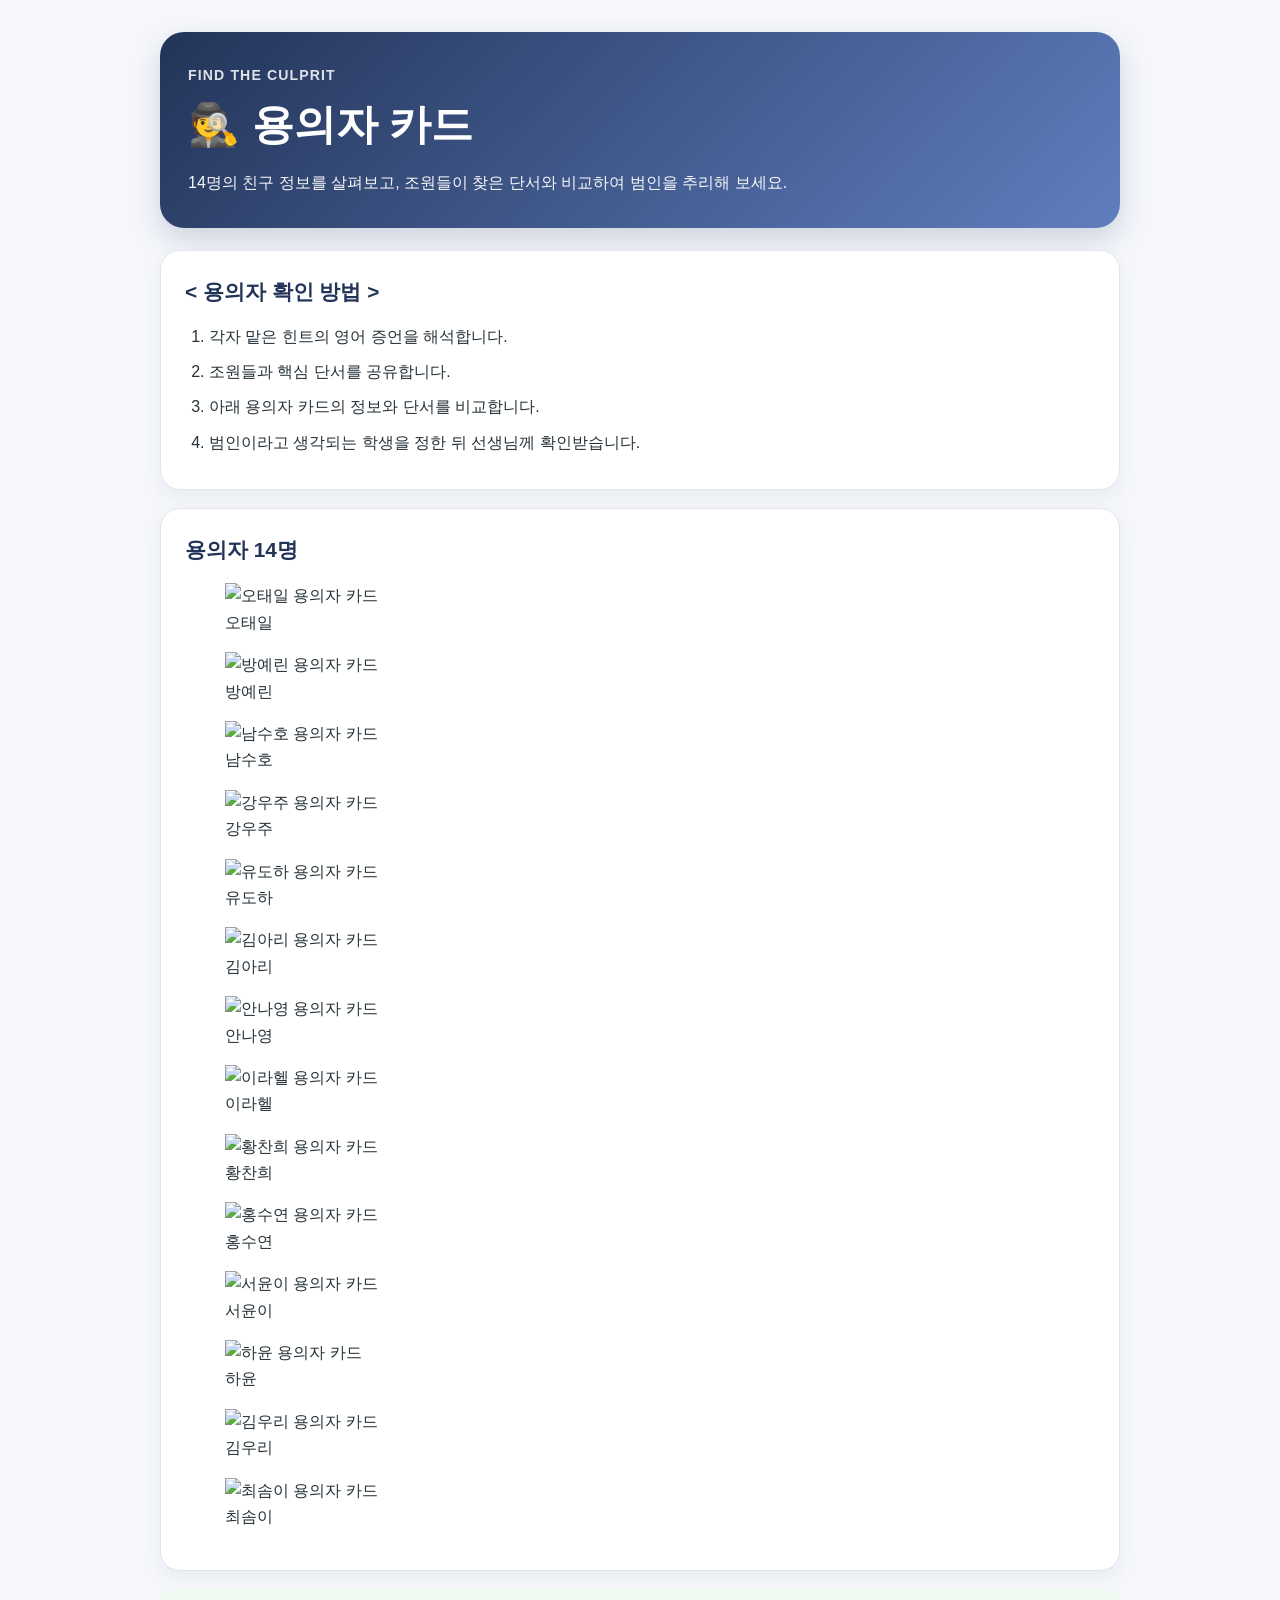
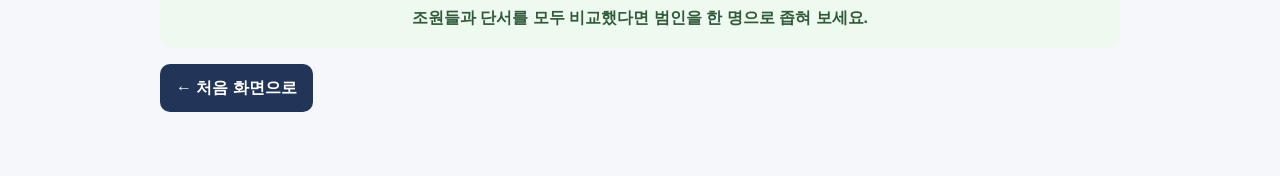
==== suspects.html @ 440510ba "Add files via upload" ====
<!DOCTYPE html>
<html lang="ko">
<head>
  <meta charset="UTF-8" />
  <meta name="viewport" content="width=device-width, initial-scale=1.0" />
  <title>용의자 카드 | 범인찾기 미션</title>
  <link rel="stylesheet" href="style.css" />
</head>
<body>
  <main class="container">
    <section class="hero">
      <p class="eyebrow">FIND THE CULPRIT</p>
      <h1>🕵️ 용의자 카드</h1>
      <p class="hero-text">
        14명의 친구 정보를 살펴보고, 조원들이 찾은 단서와 비교하여 범인을 추리해 보세요.
      </p>
    </section>

    <section class="card">
      <h2>&lt; 용의자 확인 방법 &gt;</h2>
      <ol class="steps">
        <li>각자 맡은 힌트의 영어 증언을 해석합니다.</li>
        <li>조원들과 핵심 단서를 공유합니다.</li>
        <li>아래 용의자 카드의 정보와 단서를 비교합니다.</li>
        <li>범인이라고 생각되는 학생을 정한 뒤 선생님께 확인받습니다.</li>
      </ol>
    </section>

    <section class="card">
      <h2>용의자 14명</h2>

      <div class="suspect-grid">
        <figure class="suspect-card"><img src="assets/suspects/oh-taeil.png" alt="오태일 용의자 카드"><figcaption>오태일</figcaption></figure>
        <figure class="suspect-card"><img src="assets/suspects/bang-yerin.png" alt="방예린 용의자 카드"><figcaption>방예린</figcaption></figure>
        <figure class="suspect-card"><img src="assets/suspects/nam-suho.png" alt="남수호 용의자 카드"><figcaption>남수호</figcaption></figure>
        <figure class="suspect-card"><img src="assets/suspects/kang-wooju.png" alt="강우주 용의자 카드"><figcaption>강우주</figcaption></figure>
        <figure class="suspect-card"><img src="assets/suspects/yoo-doha.png" alt="유도하 용의자 카드"><figcaption>유도하</figcaption></figure>
        <figure class="suspect-card"><img src="assets/suspects/kim-ari.png" alt="김아리 용의자 카드"><figcaption>김아리</figcaption></figure>
        <figure class="suspect-card"><img src="assets/suspects/anna-young.png" alt="안나영 용의자 카드"><figcaption>안나영</figcaption></figure>

        <figure class="suspect-card"><img src="assets/suspects/lee-rahel.png" alt="이라헬 용의자 카드"><figcaption>이라헬</figcaption></figure>
        <figure class="suspect-card"><img src="assets/suspects/hwang-chanhee.png" alt="황찬희 용의자 카드"><figcaption>황찬희</figcaption></figure>
        <figure class="suspect-card"><img src="assets/suspects/hong-suyeon.png" alt="홍수연 용의자 카드"><figcaption>홍수연</figcaption></figure>
        <figure class="suspect-card"><img src="assets/suspects/seo-yooni.png" alt="서윤이 용의자 카드"><figcaption>서윤이</figcaption></figure>
        <figure class="suspect-card"><img src="assets/suspects/hayoon.png" alt="하윤 용의자 카드"><figcaption>하윤</figcaption></figure>
        <figure class="suspect-card"><img src="assets/suspects/kim-woori.png" alt="김우리 용의자 카드"><figcaption>김우리</figcaption></figure>
        <figure class="suspect-card"><img src="assets/suspects/choi-somi.png" alt="최솜이 용의자 카드"><figcaption>최솜이</figcaption></figure>
      </div>
    </section>

    <div class="finish">
      조원들과 단서를 모두 비교했다면 범인을 한 명으로 좁혀 보세요.
    </div>

    <a class="back-link" href="index.html">← 처음 화면으로</a>
  </main>
</body>
</html>
---- style.css ----
* {
  box-sizing: border-box;
}

:root {
  --navy: #223458;
  --blue: #607ebf;
  --soft-blue: #eef3ff;
  --paper: #ffffff;
  --bg: #f5f7fb;
  --line: #dfe5ef;
  --text: #263238;
  --muted: #6b7280;
  --yellow: #fff6c9;
  --green: #eef9f0;
}

body {
  margin: 0;
  background: var(--bg);
  color: var(--text);
  font-family: "Noto Sans KR", "Malgun Gothic", Arial, sans-serif;
  line-height: 1.65;
}

.container {
  width: min(960px, calc(100% - 32px));
  margin: 0 auto;
  padding: 32px 0 64px;
}

.hero {
  background: linear-gradient(135deg, var(--navy), var(--blue));
  color: white;
  border-radius: 24px;
  padding: 32px 28px;
  box-shadow: 0 12px 28px rgba(34, 52, 88, .18);
  margin-bottom: 22px;
}

.eyebrow {
  margin: 0 0 4px;
  font-size: .88rem;
  font-weight: 800;
  letter-spacing: .08em;
  opacity: .85;
}

.hero h1 {
  margin: 0 0 10px;
  font-size: clamp(1.8rem, 5vw, 2.6rem);
}

.hero-text {
  margin: 0;
  font-size: 1rem;
  opacity: .96;
}

.card {
  background: var(--paper);
  border: 1px solid var(--line);
  border-radius: 20px;
  padding: 24px;
  margin-bottom: 18px;
  box-shadow: 0 7px 18px rgba(34, 52, 88, .06);
}

.card h2 {
  margin: 0 0 14px;
  color: var(--navy);
  font-size: 1.3rem;
}

.steps {
  margin: 0;
  padding-left: 24px;
}

.steps li {
  margin: 9px 0;
}

.case-box {
  background: #fffdf4;
  border-left: 6px solid #e7bd3d;
  padding: 18px 20px;
  border-radius: 14px;
}

.case-box p {
  margin: 0 0 8px;
}

.case-box p:last-child {
  margin-bottom: 0;
}

.subtext {
  margin-top: -4px;
  color: var(--muted);
}

.hint-grid {
  display: grid;
  grid-template-columns: repeat(2, minmax(0, 1fr));
  gap: 14px;
}

.hint-card {
  text-decoration: none;
  color: var(--text);
  background: #fff;
  border: 2px solid var(--line);
  border-radius: 16px;
  padding: 18px;
  transition: .18s ease;
}

.hint-card:hover {
  transform: translateY(-2px);
  border-color: #93a8d7;
  box-shadow: 0 10px 20px rgba(34, 52, 88, .08);
}

.hint-number {
  display: inline-block;
  margin-bottom: 8px;
  padding: 5px 10px;
  border-radius: 999px;
  background: var(--soft-blue);
  color: #34528d;
  font-size: .82rem;
  font-weight: 800;
}

.hint-page .hero {
  margin-bottom: 18px;
}

.testimony {
  background: #fff;
  border: 1px solid var(--line);
  border-radius: 18px;
  padding: 22px;
  margin-bottom: 16px;
  box-shadow: 0 6px 16px rgba(34, 52, 88, .05);
}

.witness {
  margin-bottom: 12px;
  font-weight: 800;
  color: var(--navy);
}

.english {
  background: #f9fafc;
  border: 1px solid #edf0f4;
  border-radius: 12px;
  padding: 16px;
  font-family: Georgia, "Times New Roman", serif;
  font-size: 1.08rem;
  line-height: 1.8;
}

.vocab {
  margin-top: 12px;
  background: var(--yellow);
  padding: 10px 12px;
  border-radius: 10px;
  font-size: .95rem;
}

.answer-label {
  display: block;
  margin-top: 16px;
  font-weight: 800;
}

textarea {
  width: 100%;
  min-height: 112px;
  margin-top: 8px;
  padding: 12px;
  border: 1px solid #ccd5e2;
  border-radius: 12px;
  resize: vertical;
  font: inherit;
  background: #fff;
}

.finish {
  margin-top: 18px;
  padding: 16px;
  background: var(--green);
  border-radius: 14px;
  text-align: center;
  font-weight: 800;
  color: #315a3b;
}

.back-link {
  display: inline-block;
  margin-top: 16px;
  text-decoration: none;
  color: #fff;
  background: var(--navy);
  padding: 11px 16px;
  border-radius: 10px;
  font-weight: 800;
}

@media (max-width: 680px) {
  .container {
    width: min(100% - 20px, 960px);
    padding-top: 16px;
  }

  .hero,
  .card,
  .testimony {
    border-radius: 16px;
  }
  .suspect-grid {
  display: grid;
  grid-template-columns: repeat(3, minmax(0, 1fr));
  gap: 18px;
  margin-top: 16px;
}

.suspect-card {
  margin: 0;
  background: #fff;
  border: 1px solid var(--line);
  border-radius: 18px;
  overflow: hidden;
  box-shadow: 0 6px 16px rgba(34,52,88,.06);
}

.suspect-card img {
  display: block;
  width: 100%;
  height: auto;
}

.suspect-card figcaption {
  padding: 10px 12px;
  text-align: center;
  font-weight: 800;
  color: var(--navy);
  background: #f9fafc;
}

  .hint-grid {
    grid-template-columns: 1fr;
  }
}
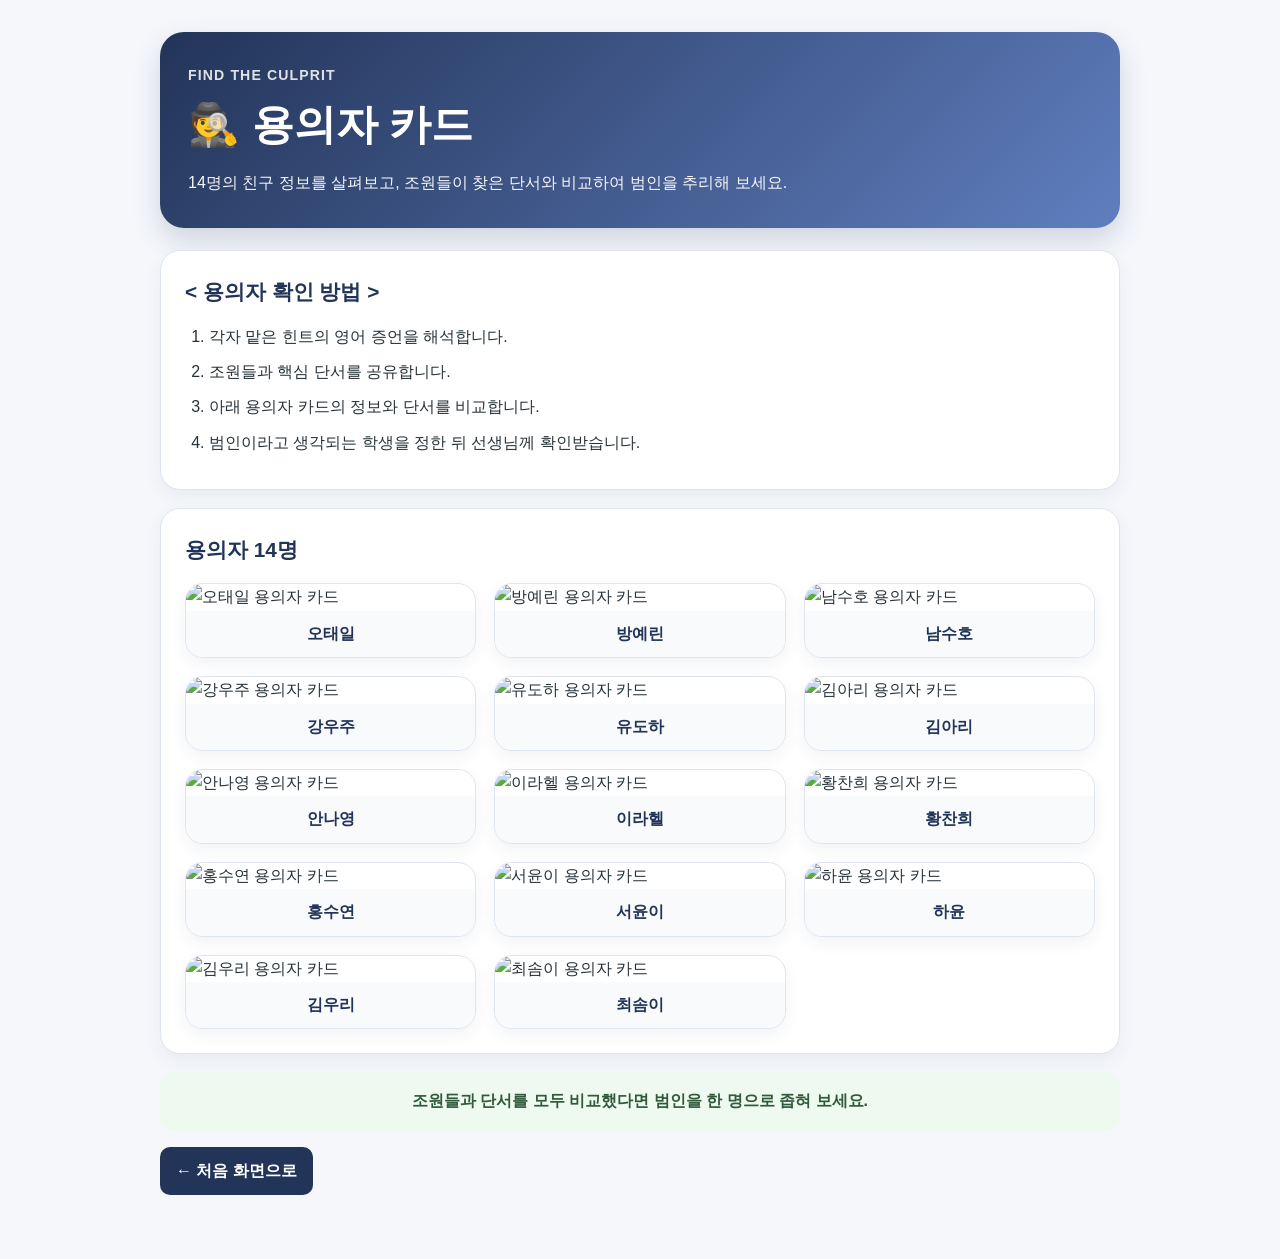
==== commit e6ee8f34: "Update suspects.html" ====
--- a/suspects.html
+++ b/suspects.html
@@ -1,6 +1,7 @@
 <!DOCTYPE html>
 <html lang="ko">
 <head>
+  <link rel="stylesheet" href="suspects-extra.css" />
   <meta charset="UTF-8" />
   <meta name="viewport" content="width=device-width, initial-scale=1.0" />
   <title>용의자 카드 | 범인찾기 미션</title>
--- a/suspects-extra.css
+++ b/suspects-extra.css
@@ -0,0 +1,49 @@
+
+/* suspects.html 추가 스타일 */
+.suspect-grid {
+  display: grid;
+  grid-template-columns: repeat(3, minmax(0, 1fr));
+  gap: 18px;
+  margin-top: 16px;
+}
+
+.suspect-card {
+  margin: 0;
+  background: #fff;
+  border: 1px solid var(--line);
+  border-radius: 18px;
+  overflow: hidden;
+  box-shadow: 0 6px 16px rgba(34,52,88,.06);
+  transition: transform .18s ease, box-shadow .18s ease;
+}
+
+.suspect-card:hover {
+  transform: translateY(-3px);
+  box-shadow: 0 10px 24px rgba(34,52,88,.11);
+}
+
+.suspect-card img {
+  display: block;
+  width: 100%;
+  height: auto;
+}
+
+.suspect-card figcaption {
+  padding: 10px 12px;
+  text-align: center;
+  font-weight: 800;
+  color: var(--navy);
+  background: #f9fafc;
+}
+
+@media (max-width: 800px) {
+  .suspect-grid {
+    grid-template-columns: repeat(2, minmax(0, 1fr));
+  }
+}
+
+@media (max-width: 520px) {
+  .suspect-grid {
+    grid-template-columns: 1fr;
+  }
+}
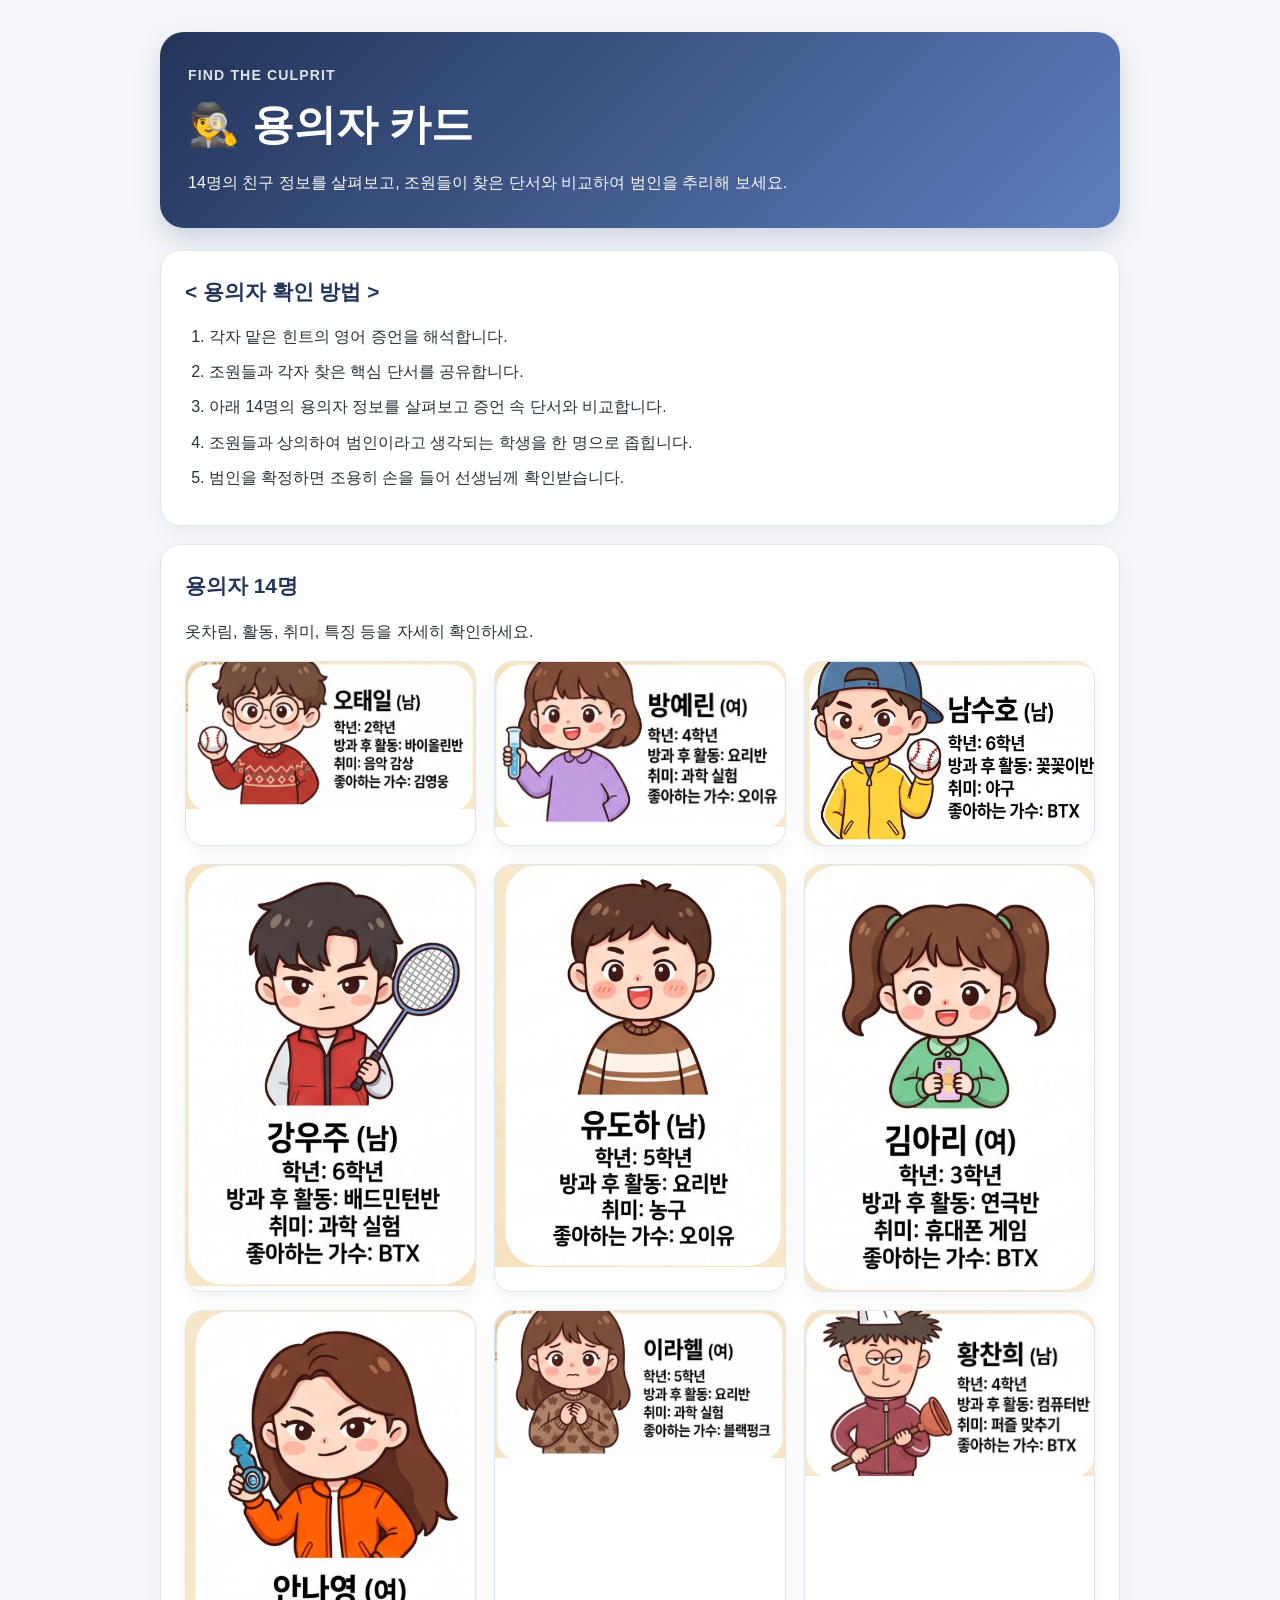
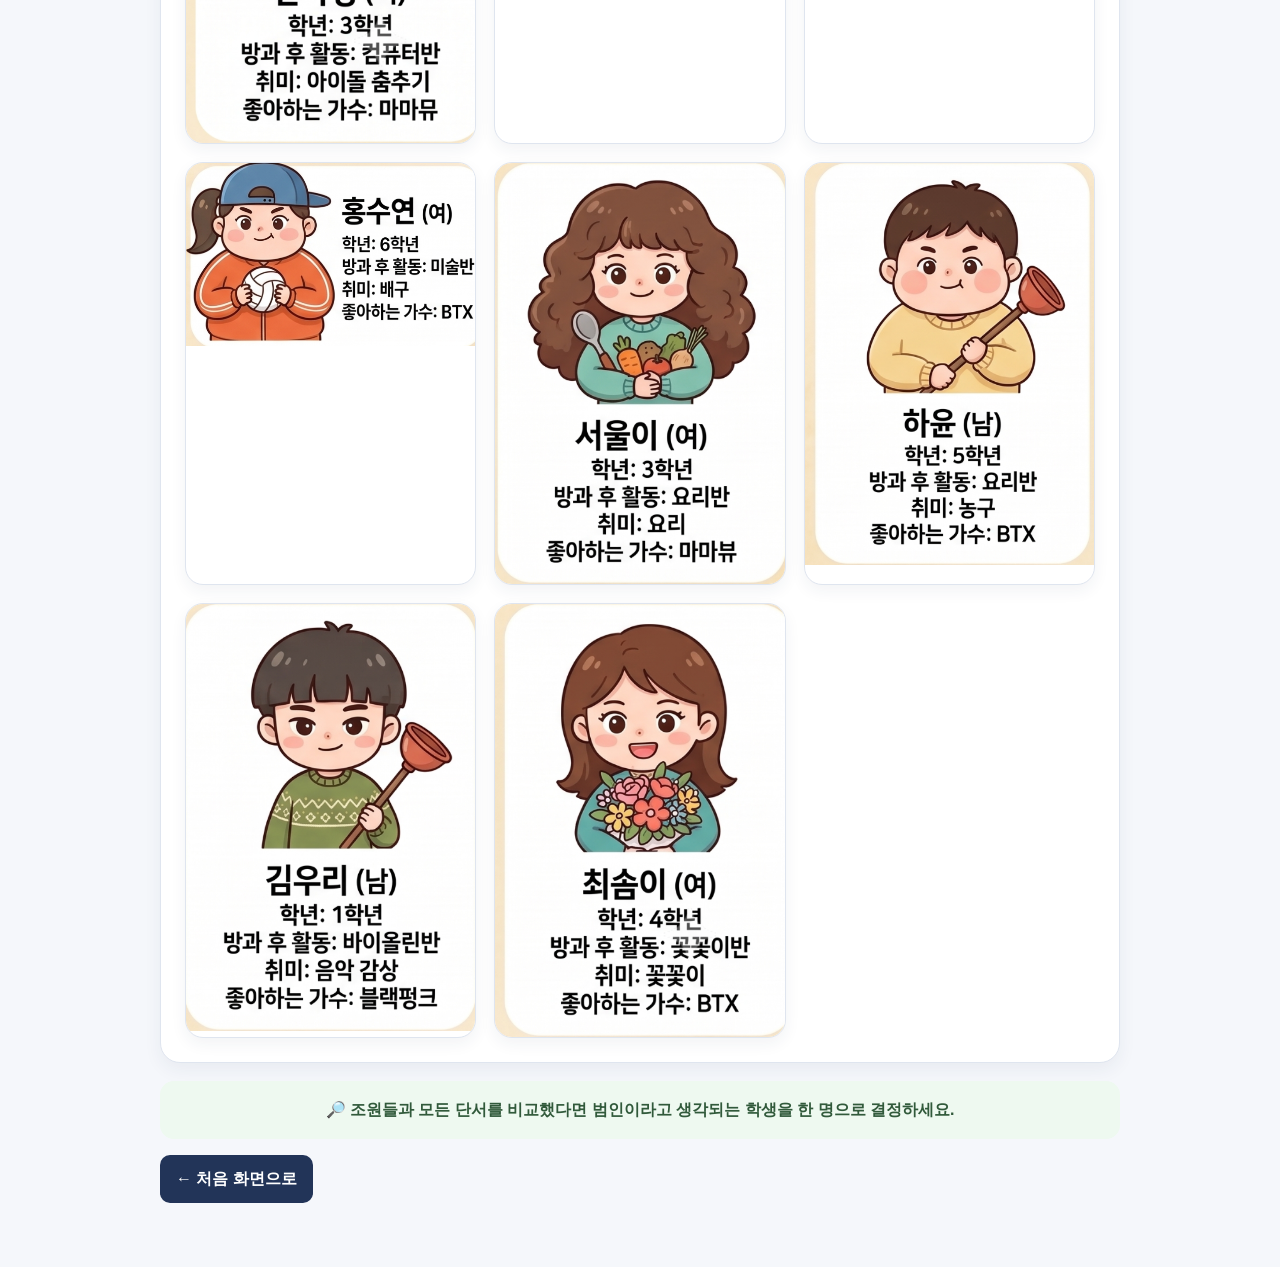
==== commit 3bb95fe7: "Update suspects.html" ====
--- a/suspects.html
+++ b/suspects.html
@@ -1,59 +1,217 @@
 <!DOCTYPE html>
 <html lang="ko">
 <head>
-  <link rel="stylesheet" href="suspects-extra.css" />
   <meta charset="UTF-8" />
   <meta name="viewport" content="width=device-width, initial-scale=1.0" />
+
   <title>용의자 카드 | 범인찾기 미션</title>
+
+  <!-- 기존 공통 스타일 -->
   <link rel="stylesheet" href="style.css" />
+
+  <!-- 용의자 카드 전용 스타일 -->
+  <link rel="stylesheet" href="suspects-extra.css" />
 </head>
+
 <body>
   <main class="container">
+
+    <!-- 상단 제목 -->
     <section class="hero">
       <p class="eyebrow">FIND THE CULPRIT</p>
+
       <h1>🕵️ 용의자 카드</h1>
+
       <p class="hero-text">
-        14명의 친구 정보를 살펴보고, 조원들이 찾은 단서와 비교하여 범인을 추리해 보세요.
+        14명의 친구 정보를 살펴보고,
+        조원들이 찾은 단서와 비교하여 범인을 추리해 보세요.
       </p>
     </section>
 
+
+    <!-- 활동 방법 -->
     <section class="card">
       <h2>&lt; 용의자 확인 방법 &gt;</h2>
+
       <ol class="steps">
         <li>각자 맡은 힌트의 영어 증언을 해석합니다.</li>
-        <li>조원들과 핵심 단서를 공유합니다.</li>
-        <li>아래 용의자 카드의 정보와 단서를 비교합니다.</li>
-        <li>범인이라고 생각되는 학생을 정한 뒤 선생님께 확인받습니다.</li>
+
+        <li>조원들과 각자 찾은 핵심 단서를 공유합니다.</li>
+
+        <li>
+          아래 14명의 용의자 정보를 살펴보고
+          증언 속 단서와 비교합니다.
+        </li>
+
+        <li>
+          조원들과 상의하여 범인이라고 생각되는 학생을 한 명으로 좁힙니다.
+        </li>
+
+        <li>
+          범인을 확정하면 조용히 손을 들어 선생님께 확인받습니다.
+        </li>
       </ol>
     </section>
 
+
+    <!-- 용의자 카드 -->
     <section class="card">
-      <h2>용의자 14명</h2>
+
+      <div class="suspect-title-area">
+        <h2>용의자 14명</h2>
+
+        <p class="suspect-guide">
+          옷차림, 활동, 취미, 특징 등을 자세히 확인하세요.
+        </p>
+      </div>
+
 
       <div class="suspect-grid">
-        <figure class="suspect-card"><img src="assets/suspects/oh-taeil.png" alt="오태일 용의자 카드"><figcaption>오태일</figcaption></figure>
-        <figure class="suspect-card"><img src="assets/suspects/bang-yerin.png" alt="방예린 용의자 카드"><figcaption>방예린</figcaption></figure>
-        <figure class="suspect-card"><img src="assets/suspects/nam-suho.png" alt="남수호 용의자 카드"><figcaption>남수호</figcaption></figure>
-        <figure class="suspect-card"><img src="assets/suspects/kang-wooju.png" alt="강우주 용의자 카드"><figcaption>강우주</figcaption></figure>
-        <figure class="suspect-card"><img src="assets/suspects/yoo-doha.png" alt="유도하 용의자 카드"><figcaption>유도하</figcaption></figure>
-        <figure class="suspect-card"><img src="assets/suspects/kim-ari.png" alt="김아리 용의자 카드"><figcaption>김아리</figcaption></figure>
-        <figure class="suspect-card"><img src="assets/suspects/anna-young.png" alt="안나영 용의자 카드"><figcaption>안나영</figcaption></figure>
-
-        <figure class="suspect-card"><img src="assets/suspects/lee-rahel.png" alt="이라헬 용의자 카드"><figcaption>이라헬</figcaption></figure>
-        <figure class="suspect-card"><img src="assets/suspects/hwang-chanhee.png" alt="황찬희 용의자 카드"><figcaption>황찬희</figcaption></figure>
-        <figure class="suspect-card"><img src="assets/suspects/hong-suyeon.png" alt="홍수연 용의자 카드"><figcaption>홍수연</figcaption></figure>
-        <figure class="suspect-card"><img src="assets/suspects/seo-yooni.png" alt="서윤이 용의자 카드"><figcaption>서윤이</figcaption></figure>
-        <figure class="suspect-card"><img src="assets/suspects/hayoon.png" alt="하윤 용의자 카드"><figcaption>하윤</figcaption></figure>
-        <figure class="suspect-card"><img src="assets/suspects/kim-woori.png" alt="김우리 용의자 카드"><figcaption>김우리</figcaption></figure>
-        <figure class="suspect-card"><img src="assets/suspects/choi-somi.png" alt="최솜이 용의자 카드"><figcaption>최솜이</figcaption></figure>
+
+        <!-- 1 -->
+        <figure class="suspect-card">
+          <img
+            src="assets/suspects/oh-taeil.png"
+            alt="오태일 용의자 카드"
+          />
+        </figure>
+
+
+        <!-- 2 -->
+        <figure class="suspect-card">
+          <img
+            src="assets/suspects/bang-yerin.png"
+            alt="방예린 용의자 카드"
+          />
+        </figure>
+
+
+        <!-- 3 -->
+        <figure class="suspect-card">
+          <img
+            src="assets/suspects/nam-suho.png"
+            alt="남수호 용의자 카드"
+          />
+        </figure>
+
+
+        <!-- 4 -->
+        <figure class="suspect-card">
+          <img
+            src="assets/suspects/kang-wooju.png"
+            alt="강우주 용의자 카드"
+          />
+        </figure>
+
+
+        <!-- 5 -->
+        <figure class="suspect-card">
+          <img
+            src="assets/suspects/yoo-doha.png"
+            alt="유도하 용의자 카드"
+          />
+        </figure>
+
+
+        <!-- 6 -->
+        <figure class="suspect-card">
+          <img
+            src="assets/suspects/kim-ari.png"
+            alt="김아리 용의자 카드"
+          />
+        </figure>
+
+
+        <!-- 7 -->
+        <figure class="suspect-card">
+          <img
+            src="assets/suspects/anna-young.png"
+            alt="안나영 용의자 카드"
+          />
+        </figure>
+
+
+        <!-- 8 -->
+        <figure class="suspect-card">
+          <img
+            src="assets/suspects/lee-rahel.png"
+            alt="이라헬 용의자 카드"
+          />
+        </figure>
+
+
+        <!-- 9 -->
+        <figure class="suspect-card">
+          <img
+            src="assets/suspects/hwang-chanhee.png"
+            alt="황찬희 용의자 카드"
+          />
+        </figure>
+
+
+        <!-- 10 -->
+        <figure class="suspect-card">
+          <img
+            src="assets/suspects/hong-suyeon.png"
+            alt="홍수연 용의자 카드"
+          />
+        </figure>
+
+
+        <!-- 11 -->
+        <figure class="suspect-card">
+          <img
+            src="assets/suspects/seo-yooni.png"
+            alt="서윤이 용의자 카드"
+          />
+        </figure>
+
+
+        <!-- 12 -->
+        <figure class="suspect-card">
+          <img
+            src="assets/suspects/hayoon.png"
+            alt="하윤 용의자 카드"
+          />
+        </figure>
+
+
+        <!-- 13 -->
+        <figure class="suspect-card">
+          <img
+            src="assets/suspects/kim-woori.png"
+            alt="김우리 용의자 카드"
+          />
+        </figure>
+
+
+        <!-- 14 -->
+        <figure class="suspect-card">
+          <img
+            src="assets/suspects/choi-somi.png"
+            alt="최솜이 용의자 카드"
+          />
+        </figure>
+
       </div>
+
     </section>
 
+
+    <!-- 활동 마무리 안내 -->
     <div class="finish">
-      조원들과 단서를 모두 비교했다면 범인을 한 명으로 좁혀 보세요.
+      🔎 조원들과 모든 단서를 비교했다면
+      범인이라고 생각되는 학생을 한 명으로 결정하세요.
     </div>
 
-    <a class="back-link" href="index.html">← 처음 화면으로</a>
+
+    <!-- 처음 화면 이동 -->
+    <div class="bottom-navigation">
+      <a class="back-link" href="index.html">
+        ← 처음 화면으로
+      </a>
+    </div>
+
   </main>
 </body>
 </html>
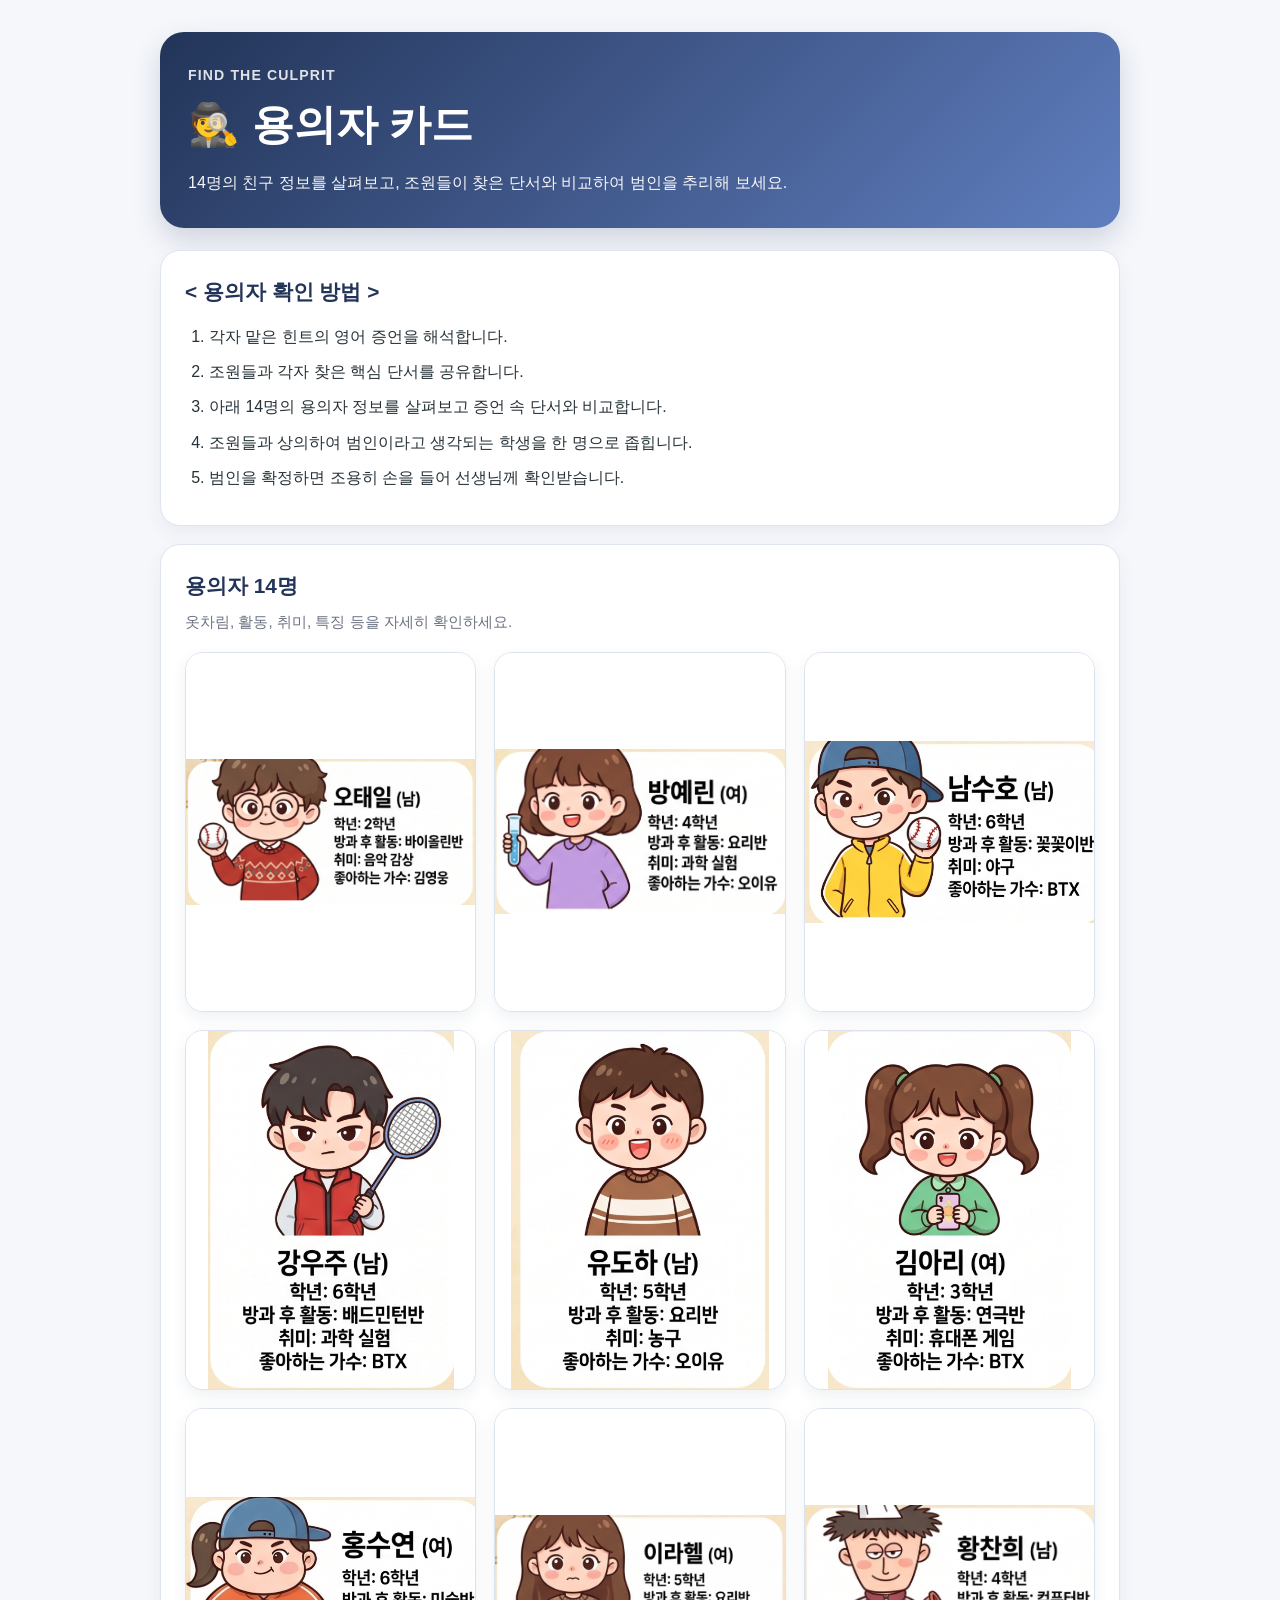
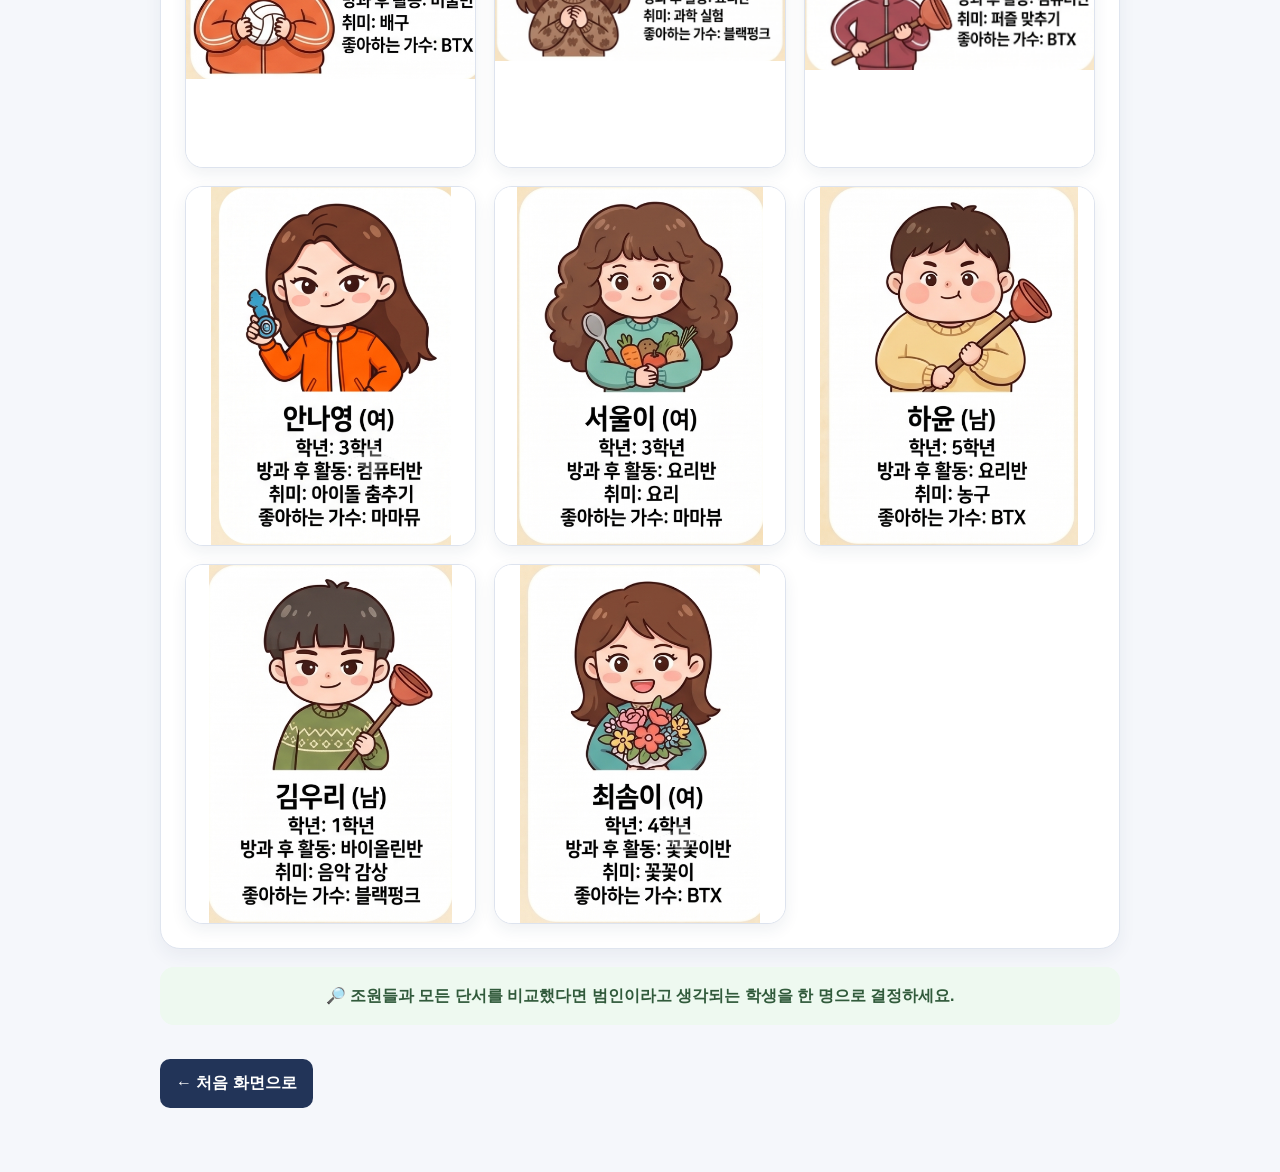
==== commit 4c6efcf6: "Update suspects.html" ====
--- a/suspects.html
+++ b/suspects.html
@@ -68,7 +68,7 @@
 
       <div class="suspect-grid">
 
-        <!-- 1 -->
+        <!-- 1. 오태일 -->
         <figure class="suspect-card">
           <img
             src="assets/suspects/oh-taeil.png"
@@ -77,7 +77,7 @@
         </figure>
 
 
-        <!-- 2 -->
+        <!-- 2. 방예린 -->
         <figure class="suspect-card">
           <img
             src="assets/suspects/bang-yerin.png"
@@ -86,7 +86,7 @@
         </figure>
 
 
-        <!-- 3 -->
+        <!-- 3. 남수호 -->
         <figure class="suspect-card">
           <img
             src="assets/suspects/nam-suho.png"
@@ -95,7 +95,7 @@
         </figure>
 
 
-        <!-- 4 -->
+        <!-- 4. 강우주 -->
         <figure class="suspect-card">
           <img
             src="assets/suspects/kang-wooju.png"
@@ -104,7 +104,7 @@
         </figure>
 
 
-        <!-- 5 -->
+        <!-- 5. 유도하 -->
         <figure class="suspect-card">
           <img
             src="assets/suspects/yoo-doha.png"
@@ -113,7 +113,7 @@
         </figure>
 
 
-        <!-- 6 -->
+        <!-- 6. 김아리 -->
         <figure class="suspect-card">
           <img
             src="assets/suspects/kim-ari.png"
@@ -122,7 +122,34 @@
         </figure>
 
 
-        <!-- 7 -->
+        <!-- 7. 홍수연 -->
+        <figure class="suspect-card">
+          <img
+            src="assets/suspects/hong-suyeon.png"
+            alt="홍수연 용의자 카드"
+          />
+        </figure>
+
+
+        <!-- 8. 이라헬 -->
+        <figure class="suspect-card">
+          <img
+            src="assets/suspects/lee-rahel.png"
+            alt="이라헬 용의자 카드"
+          />
+        </figure>
+
+
+        <!-- 9. 황찬희 -->
+        <figure class="suspect-card">
+          <img
+            src="assets/suspects/hwang-chanhee.png"
+            alt="황찬희 용의자 카드"
+          />
+        </figure>
+
+
+        <!-- 10. 안나영 -->
         <figure class="suspect-card">
           <img
             src="assets/suspects/anna-young.png"
@@ -131,34 +158,7 @@
         </figure>
 
 
-        <!-- 8 -->
-        <figure class="suspect-card">
-          <img
-            src="assets/suspects/lee-rahel.png"
-            alt="이라헬 용의자 카드"
-          />
-        </figure>
-
-
-        <!-- 9 -->
-        <figure class="suspect-card">
-          <img
-            src="assets/suspects/hwang-chanhee.png"
-            alt="황찬희 용의자 카드"
-          />
-        </figure>
-
-
-        <!-- 10 -->
-        <figure class="suspect-card">
-          <img
-            src="assets/suspects/hong-suyeon.png"
-            alt="홍수연 용의자 카드"
-          />
-        </figure>
-
-
-        <!-- 11 -->
+        <!-- 11. 서윤이 -->
         <figure class="suspect-card">
           <img
             src="assets/suspects/seo-yooni.png"
@@ -167,7 +167,7 @@
         </figure>
 
 
-        <!-- 12 -->
+        <!-- 12. 하윤 -->
         <figure class="suspect-card">
           <img
             src="assets/suspects/hayoon.png"
@@ -176,7 +176,7 @@
         </figure>
 
 
-        <!-- 13 -->
+        <!-- 13. 김우리 -->
         <figure class="suspect-card">
           <img
             src="assets/suspects/kim-woori.png"
@@ -185,7 +185,7 @@
         </figure>
 
 
-        <!-- 14 -->
+        <!-- 14. 최솜이 -->
         <figure class="suspect-card">
           <img
             src="assets/suspects/choi-somi.png"
--- a/suspects-extra.css
+++ b/suspects-extra.css
@@ -1,49 +1,153 @@
+/* =====================================================
+   용의자 카드 페이지 전용 스타일
+   suspects-extra.css
+===================================================== */
 
-/* suspects.html 추가 스타일 */
+
+/* 제목 아래 안내 영역 */
+
+.suspect-title-area {
+  margin-bottom: 18px;
+}
+
+.suspect-title-area h2 {
+  margin-bottom: 6px;
+}
+
+.suspect-guide {
+  margin: 0;
+  color: #6b7280;
+  font-size: 0.95rem;
+}
+
+
+/* =====================================================
+   용의자 전체 GRID
+===================================================== */
+
 .suspect-grid {
   display: grid;
+
+  /* PC에서는 3열 */
   grid-template-columns: repeat(3, minmax(0, 1fr));
+
   gap: 18px;
-  margin-top: 16px;
+
+  align-items: stretch;
 }
+
+
+/* =====================================================
+   개별 용의자 카드
+===================================================== */
 
 .suspect-card {
   margin: 0;
-  background: #fff;
-  border: 1px solid var(--line);
+
+  width: 100%;
+
+  /*
+    모든 카드 높이를 동일하게 설정
+  */
+  height: 360px;
+
+  background: #ffffff;
+
+  border: 1px solid #dde3ee;
+
   border-radius: 18px;
+
   overflow: hidden;
-  box-shadow: 0 6px 16px rgba(34,52,88,.06);
-  transition: transform .18s ease, box-shadow .18s ease;
+
+  display: flex;
+
+  align-items: center;
+
+  justify-content: center;
+
+  box-shadow:
+    0 6px 16px rgba(34, 52, 88, 0.07);
+
+  transition:
+    transform 0.18s ease,
+    box-shadow 0.18s ease;
 }
+
+
+/* 마우스를 올렸을 때 */
 
 .suspect-card:hover {
   transform: translateY(-3px);
-  box-shadow: 0 10px 24px rgba(34,52,88,.11);
+
+  box-shadow:
+    0 10px 24px rgba(34, 52, 88, 0.13);
 }
+
+
+/* =====================================================
+   용의자 이미지
+===================================================== */
 
 .suspect-card img {
   display: block;
+
   width: 100%;
-  height: auto;
+
+  height: 100%;
+
+  /*
+    중요:
+    이미지 비율은 유지하고
+    카드 안에서 전체 내용이 보이도록 설정
+  */
+  object-fit: contain;
+
+  object-position: center;
+
+  background: #ffffff;
 }
 
-.suspect-card figcaption {
-  padding: 10px 12px;
-  text-align: center;
-  font-weight: 800;
-  color: var(--navy);
-  background: #f9fafc;
+
+/* =====================================================
+   아래 버튼 영역
+===================================================== */
+
+.bottom-navigation {
+  margin-top: 18px;
 }
 
-@media (max-width: 800px) {
+
+/* =====================================================
+   태블릿
+===================================================== */
+
+@media (max-width: 900px) {
+
   .suspect-grid {
     grid-template-columns: repeat(2, minmax(0, 1fr));
   }
+
+  .suspect-card {
+    height: 350px;
+  }
+
 }
 
-@media (max-width: 520px) {
+
+/* =====================================================
+   휴대폰
+===================================================== */
+
+@media (max-width: 560px) {
+
   .suspect-grid {
     grid-template-columns: 1fr;
+
+    gap: 14px;
   }
+
+  .suspect-card {
+    height: 420px;
+  }
+
 }
